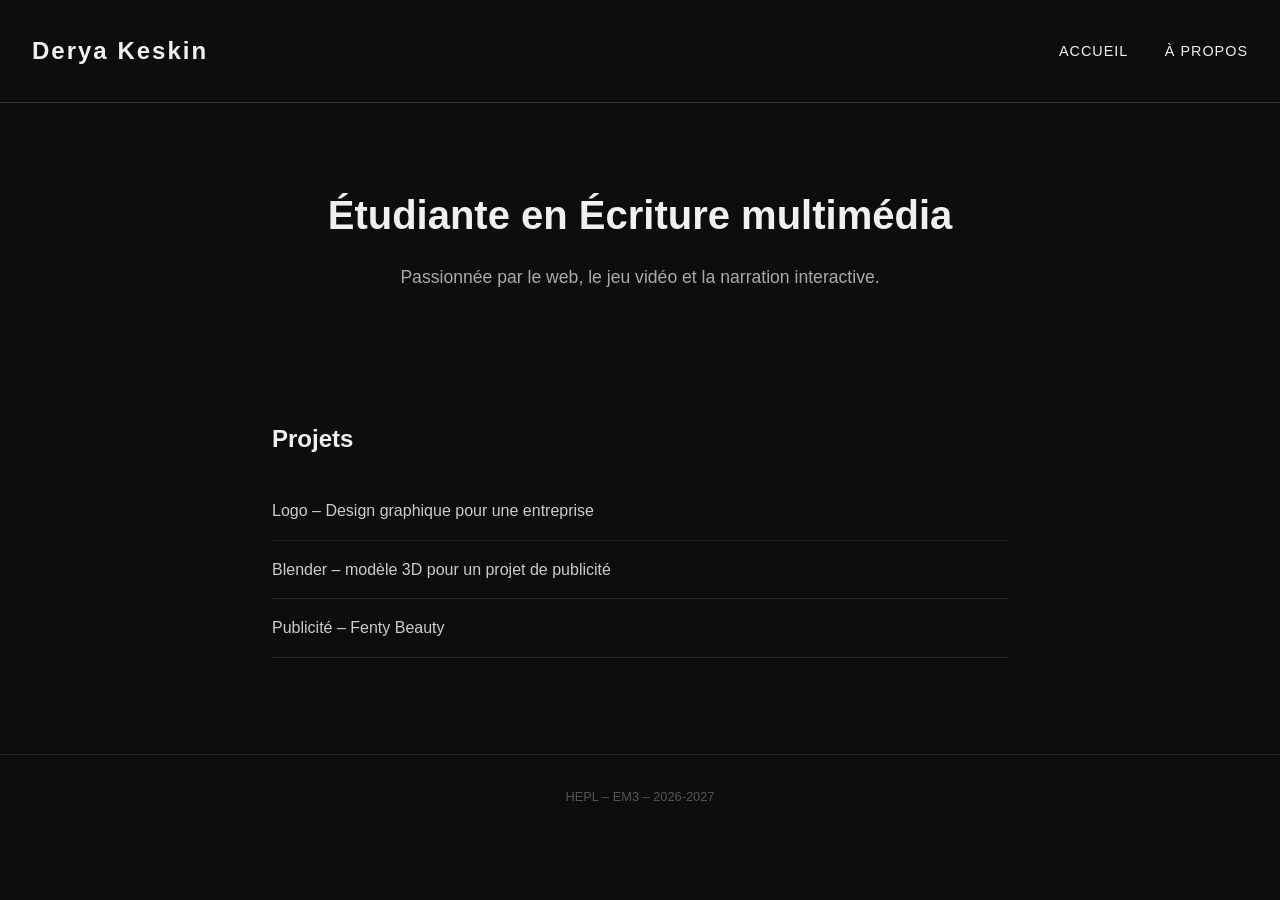
==== index.html @ dadad11c "Ajoute les fichiers HTML et CSS de base" ====
<!doctype html>
<html lang="fr">
  <head>
    <meta charset="UTF-8" />
    <meta name="viewport" content="width=device-width, initial-scale=1.0" />
    <title>Derya Keskin – Portfolio</title>
    <link rel="stylesheet" href="style.css" />
  </head>
  <body>
    <header>
      <h1>Derya Keskin</h1>
      <nav>
        <a href="index.html">Accueil</a>
        <a href="a-propos.html">À propos</a>
      </nav>
    </header>
    <main>
      <section class="hero">
        <h2>Étudiante en Écriture multimédia</h2>
        <p>Passionnée par le web, le jeu vidéo et la narration interactive.</p>
      </section>
      <section class="projets">
        <h2>Projets</h2>
        <ul>
          <li>Logo – Design graphique pour une entreprise</li>
          <li>Blender – modèle 3D pour un projet de publicité</li>
          <li>Publicité – Fenty Beauty</li>
        </ul>
      </section>
    </main>
    <footer>
      <p>HEPL – EM3 – 2026-2027</p>
    </footer>
  </body>
</html>
---- style.css ----
* {
  margin: 0;
  padding: 0;
  box-sizing: border-box;
}

body {
  background-color: #0d0d0d;
  color: #f0f0f0;
  font-family: "Segoe UI", sans-serif;
  line-height: 1.6;
}

header {
  display: flex;
  justify-content: space-between;
  align-items: center;
  padding: 2rem;
  border-bottom: 1px solid #333;
}

header h1 {
  font-size: 1.5rem;
  letter-spacing: 2px;
}

nav a {
  color: #f0f0f0;
  text-decoration: none;
  margin-left: 2rem;
  font-size: 0.9rem;
  text-transform: uppercase;
  letter-spacing: 1px;
}

nav a:hover {
  color: #fff;
  text-decoration: underline;
}

.hero {
  padding: 5rem 2rem;
  text-align: center;
}

.hero h2 {
  font-size: 2.5rem;
  margin-bottom: 1rem;
}

.hero p {
  color: #aaa;
  font-size: 1.1rem;
}

.projets {
  padding: 3rem 2rem;
  max-width: 800px;
  margin: 0 auto;
}

.projets h2 {
  margin-bottom: 1.5rem;
  font-size: 1.5rem;
}

.projets ul {
  list-style: none;
}

.projets li {
  padding: 1rem 0;
  border-bottom: 1px solid #222;
  color: #ccc;
}

footer {
  text-align: center;
  padding: 2rem;
  color: #555;
  font-size: 0.8rem;
  border-top: 1px solid #222;
  margin-top: 3rem;
}
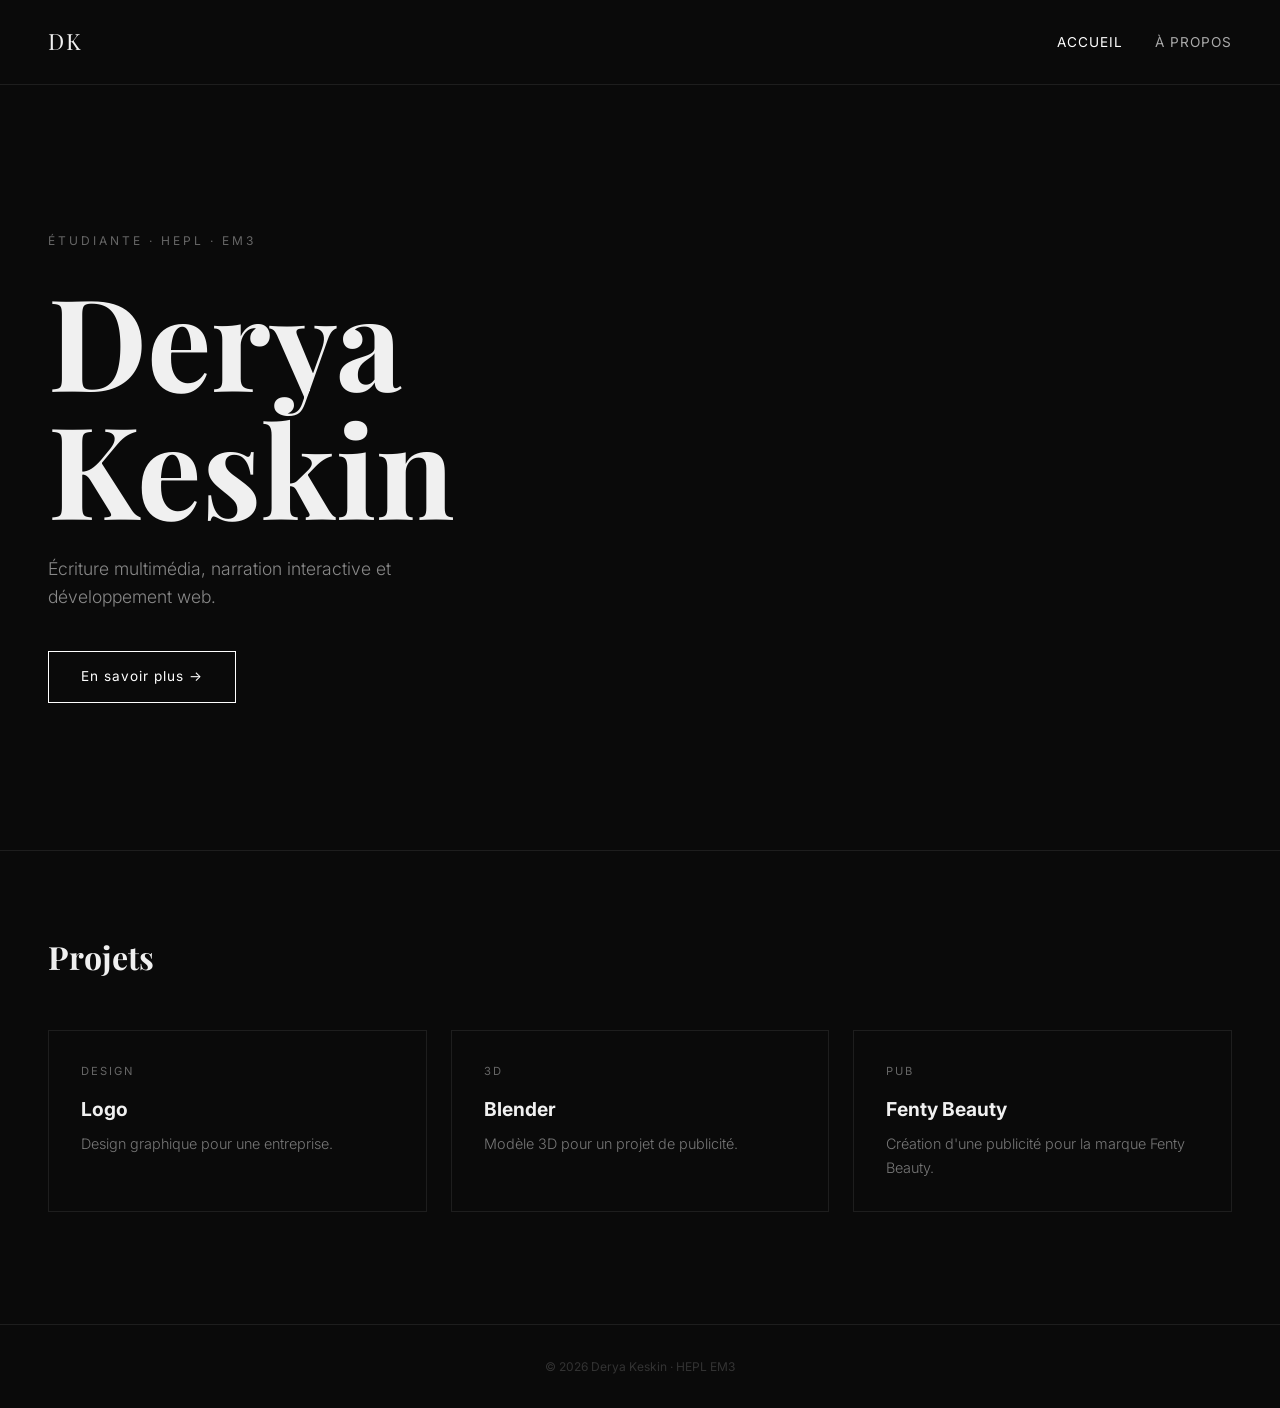
==== commit 0878ab1a: "Améliore le design : nouvelle typographie et mise en page" ====
--- a/index.html
+++ b/index.html
@@ -4,32 +4,56 @@
     <meta charset="UTF-8" />
     <meta name="viewport" content="width=device-width, initial-scale=1.0" />
     <title>Derya Keskin – Portfolio</title>
+    <link rel="preconnect" href="https://fonts.googleapis.com" />
+    <link
+      href="https://fonts.googleapis.com/css2?family=Inter:wght@300;400;600&family=Playfair+Display:wght@700&display=swap"
+      rel="stylesheet"
+    />
     <link rel="stylesheet" href="style.css" />
   </head>
   <body>
-    <header>
-      <h1>Derya Keskin</h1>
-      <nav>
-        <a href="index.html">Accueil</a>
-        <a href="a-propos.html">À propos</a>
-      </nav>
-    </header>
-    <main>
-      <section class="hero">
-        <h2>Étudiante en Écriture multimédia</h2>
-        <p>Passionnée par le web, le jeu vidéo et la narration interactive.</p>
-      </section>
-      <section class="projets">
-        <h2>Projets</h2>
-        <ul>
-          <li>Logo – Design graphique pour une entreprise</li>
-          <li>Blender – modèle 3D pour un projet de publicité</li>
-          <li>Publicité – Fenty Beauty</li>
-        </ul>
-      </section>
-    </main>
+    <nav>
+      <span class="logo">DK</span>
+      <ul>
+        <li><a href="index.html" class="active">Accueil</a></li>
+        <li><a href="a-propos.html">À propos</a></li>
+      </ul>
+    </nav>
+
+    <section class="hero">
+      <div class="hero-text">
+        <p class="tag">Étudiante · HEPL · EM3</p>
+        <h1>Derya<br />Keskin</h1>
+        <p class="subtitle">
+          Écriture multimédia, narration interactive et développement web.
+        </p>
+        <a href="a-propos.html" class="btn">En savoir plus →</a>
+      </div>
+    </section>
+
+    <section class="projets">
+      <h2>Projets</h2>
+      <div class="grid">
+        <div class="card">
+          <span class="card-tag">Design</span>
+          <h3>Logo</h3>
+          <p>Design graphique pour une entreprise.</p>
+        </div>
+        <div class="card">
+          <span class="card-tag">3D</span>
+          <h3>Blender</h3>
+          <p>Modèle 3D pour un projet de publicité.</p>
+        </div>
+        <div class="card">
+          <span class="card-tag">Pub</span>
+          <h3>Fenty Beauty</h3>
+          <p>Création d'une publicité pour la marque Fenty Beauty.</p>
+        </div>
+      </div>
+    </section>
+
     <footer>
-      <p>HEPL – EM3 – 2026-2027</p>
+      <p>© 2026 Derya Keskin · HEPL EM3</p>
     </footer>
   </body>
 </html>
--- a/style.css
+++ b/style.css
@@ -5,80 +5,209 @@
 }
 
 body {
-  background-color: #0d0d0d;
+  background-color: #0a0a0a;
   color: #f0f0f0;
-  font-family: "Segoe UI", sans-serif;
+  font-family: "Inter", sans-serif;
   line-height: 1.6;
 }
 
-header {
+/* NAV */
+nav {
   display: flex;
   justify-content: space-between;
   align-items: center;
-  padding: 2rem;
-  border-bottom: 1px solid #333;
-}
-
-header h1 {
-  font-size: 1.5rem;
+  padding: 1.5rem 3rem;
+  border-bottom: 1px solid #1e1e1e;
+  position: sticky;
+  top: 0;
+  background: #0a0a0a;
+  z-index: 10;
+}
+
+.logo {
+  font-family: "Playfair Display", serif;
+  font-size: 1.4rem;
   letter-spacing: 2px;
 }
 
+nav ul {
+  list-style: none;
+  display: flex;
+  gap: 2rem;
+}
+
 nav a {
-  color: #f0f0f0;
+  color: #aaa;
   text-decoration: none;
-  margin-left: 2rem;
-  font-size: 0.9rem;
+  font-size: 0.85rem;
   text-transform: uppercase;
   letter-spacing: 1px;
-}
-
-nav a:hover {
+  transition: color 0.2s;
+}
+
+nav a:hover,
+nav a.active {
   color: #fff;
-  text-decoration: underline;
-}
-
+}
+
+/* HERO */
 .hero {
-  padding: 5rem 2rem;
-  text-align: center;
-}
-
-.hero h2 {
-  font-size: 2.5rem;
-  margin-bottom: 1rem;
-}
-
-.hero p {
+  min-height: 85vh;
+  display: flex;
+  align-items: center;
+  padding: 4rem 3rem;
+}
+
+.tag {
+  font-size: 0.75rem;
+  text-transform: uppercase;
+  letter-spacing: 3px;
+  color: #666;
+  margin-bottom: 1.5rem;
+}
+
+.hero h1 {
+  font-family: "Playfair Display", serif;
+  font-size: clamp(4rem, 10vw, 8rem);
+  line-height: 1;
+  margin-bottom: 1.5rem;
+}
+
+.subtitle {
+  color: #888;
+  font-size: 1.1rem;
+  max-width: 450px;
+  margin-bottom: 2.5rem;
+  font-weight: 300;
+}
+
+.btn {
+  display: inline-block;
+  padding: 0.9rem 2rem;
+  border: 1px solid #fff;
+  color: #fff;
+  text-decoration: none;
+  font-size: 0.85rem;
+  letter-spacing: 1px;
+  transition:
+    background 0.2s,
+    color 0.2s;
+}
+
+.btn:hover {
+  background: #fff;
+  color: #0a0a0a;
+}
+
+/* PROJETS */
+.projets {
+  padding: 5rem 3rem;
+  border-top: 1px solid #1e1e1e;
+}
+
+.projets h2 {
+  font-family: "Playfair Display", serif;
+  font-size: 2rem;
+  margin-bottom: 3rem;
+}
+
+.grid {
+  display: grid;
+  grid-template-columns: repeat(auto-fit, minmax(260px, 1fr));
+  gap: 1.5rem;
+}
+
+.card {
+  border: 1px solid #1e1e1e;
+  padding: 2rem;
+  transition:
+    border-color 0.2s,
+    transform 0.2s;
+}
+
+.card:hover {
+  border-color: #444;
+  transform: translateY(-4px);
+}
+
+.card-tag {
+  font-size: 0.7rem;
+  text-transform: uppercase;
+  letter-spacing: 2px;
+  color: #666;
+  display: block;
+  margin-bottom: 0.8rem;
+}
+
+.card h3 {
+  font-size: 1.2rem;
+  margin-bottom: 0.5rem;
+}
+
+.card p {
+  color: #777;
+  font-size: 0.9rem;
+  font-weight: 300;
+}
+
+/* À PROPOS */
+.apropos {
+  padding: 5rem 3rem;
+  max-width: 900px;
+}
+
+.apropos h1 {
+  font-family: "Playfair Display", serif;
+  font-size: clamp(2.5rem, 6vw, 5rem);
+  margin-bottom: 2rem;
+  line-height: 1.1;
+}
+
+.apropos .intro {
   color: #aaa;
   font-size: 1.1rem;
-}
-
-.projets {
-  padding: 3rem 2rem;
-  max-width: 800px;
-  margin: 0 auto;
-}
-
-.projets h2 {
-  margin-bottom: 1.5rem;
-  font-size: 1.5rem;
-}
-
-.projets ul {
-  list-style: none;
-}
-
-.projets li {
-  padding: 1rem 0;
-  border-bottom: 1px solid #222;
-  color: #ccc;
-}
-
+  font-weight: 300;
+  max-width: 600px;
+  margin-bottom: 4rem;
+  line-height: 1.8;
+}
+
+.competences {
+  padding: 3rem;
+  border-top: 1px solid #1e1e1e;
+}
+
+.competences h2 {
+  font-family: "Playfair Display", serif;
+  font-size: 1.8rem;
+  margin-bottom: 2rem;
+}
+
+.competences-grid {
+  display: grid;
+  grid-template-columns: repeat(auto-fit, minmax(200px, 1fr));
+  gap: 1rem;
+}
+
+.comp-item {
+  border: 1px solid #1e1e1e;
+  padding: 1.5rem;
+  font-size: 0.9rem;
+  color: #aaa;
+  font-weight: 300;
+  transition: border-color 0.2s;
+}
+
+.comp-item:hover {
+  border-color: #444;
+}
+
+/* FOOTER */
 footer {
   text-align: center;
   padding: 2rem;
-  color: #555;
-  font-size: 0.8rem;
-  border-top: 1px solid #222;
-  margin-top: 3rem;
-}
+  color: #333;
+  font-size: 0.75rem;
+  border-top: 1px solid #1e1e1e;
+  margin-top: 2rem;
+}
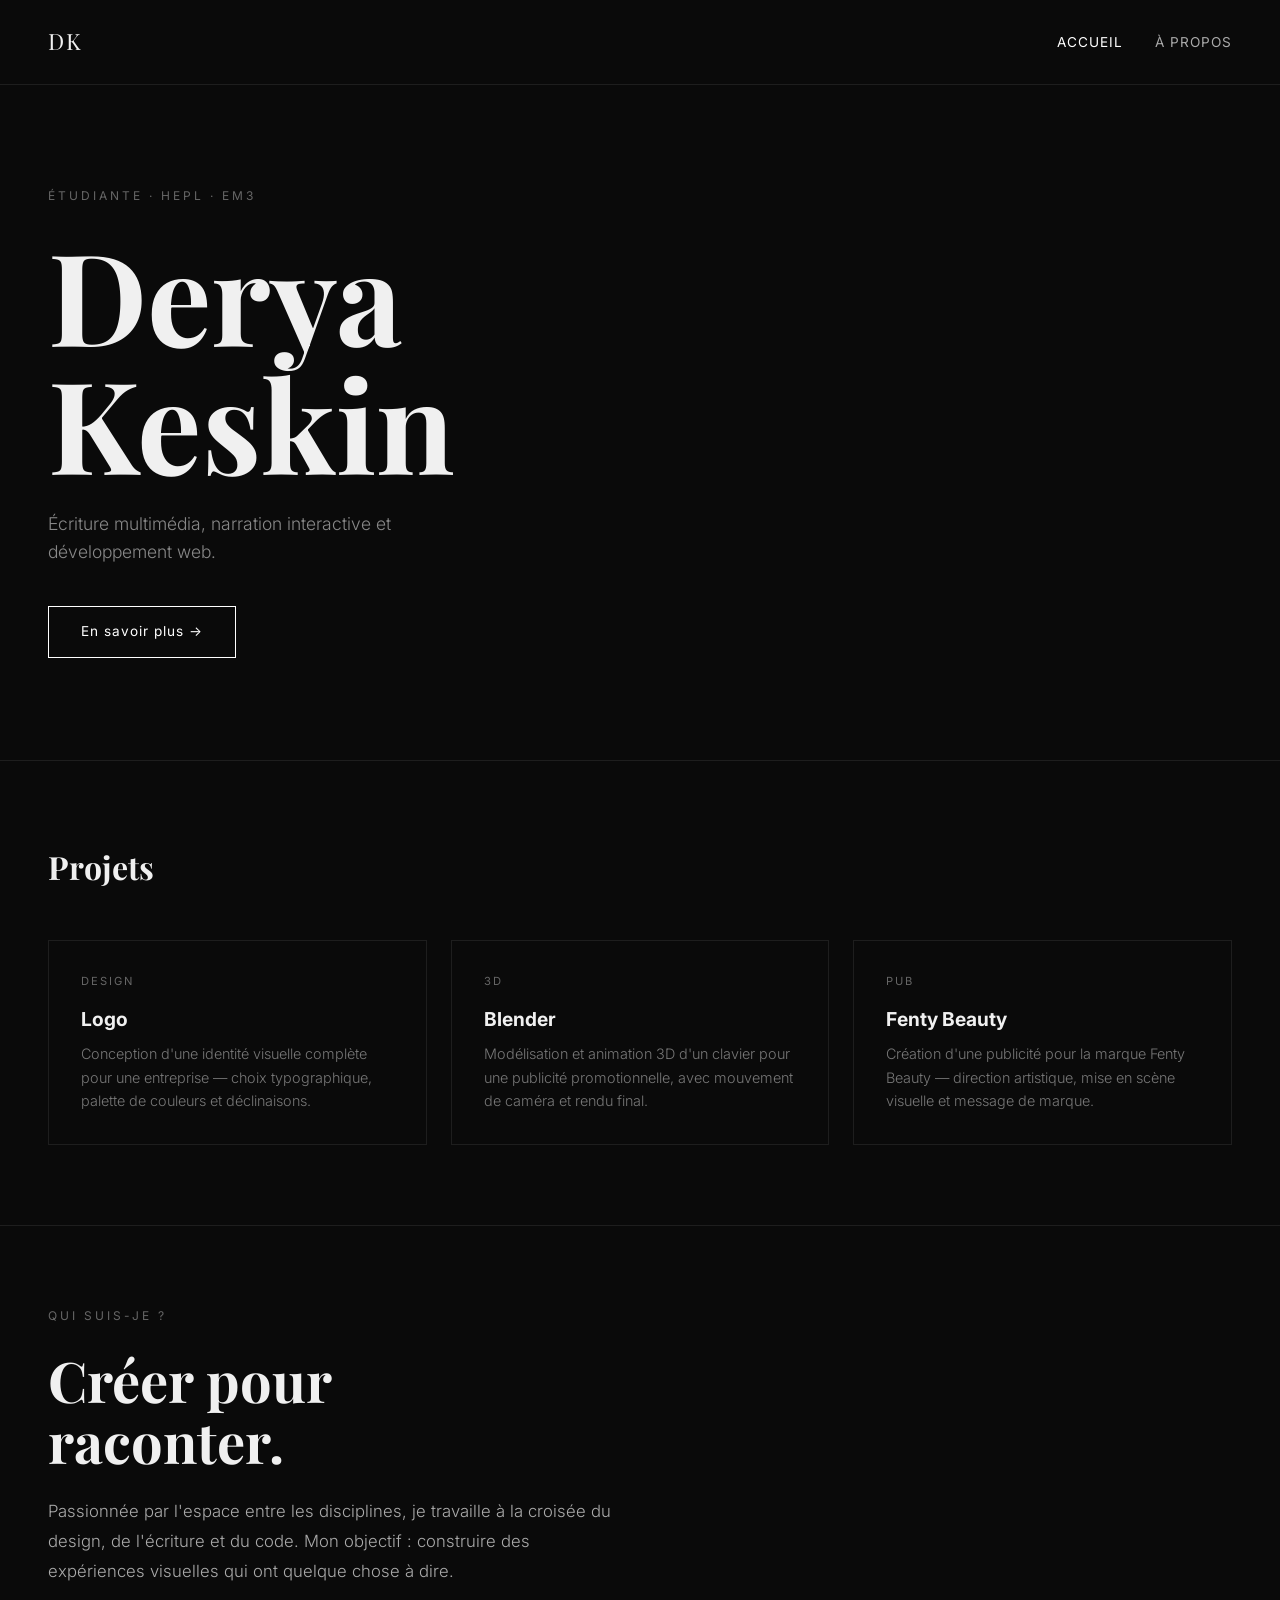
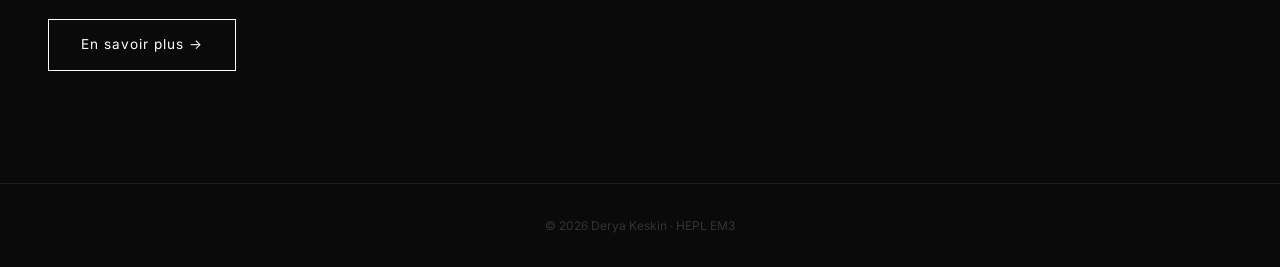
==== commit 1d66b10a: "Peaufine le CSS et nettoie les styles inline" ====
--- a/index.html
+++ b/index.html
@@ -37,19 +37,41 @@
         <div class="card">
           <span class="card-tag">Design</span>
           <h3>Logo</h3>
-          <p>Design graphique pour une entreprise.</p>
+          <p>
+            Conception d'une identité visuelle complète pour une entreprise —
+            choix typographique, palette de couleurs et déclinaisons.
+          </p>
         </div>
         <div class="card">
           <span class="card-tag">3D</span>
           <h3>Blender</h3>
-          <p>Modèle 3D pour un projet de publicité.</p>
+          <p>
+            Modélisation et animation 3D d'un clavier pour une publicité
+            promotionnelle, avec mouvement de caméra et rendu final.
+          </p>
         </div>
         <div class="card">
           <span class="card-tag">Pub</span>
           <h3>Fenty Beauty</h3>
-          <p>Création d'une publicité pour la marque Fenty Beauty.</p>
+          <p>
+            Création d'une publicité pour la marque Fenty Beauty — direction
+            artistique, mise en scène visuelle et message de marque.
+          </p>
         </div>
       </div>
+    </section>
+
+    <section class="apropos">
+      <p class="tag">Qui suis-je ?</p>
+      <h1 style="font-size: clamp(2rem, 5vw, 3.5rem)">
+        Créer pour<br />raconter.
+      </h1>
+      <p class="intro" style="margin-bottom: 2rem">
+        Passionnée par l'espace entre les disciplines, je travaille à la croisée
+        du design, de l'écriture et du code. Mon objectif : construire des
+        expériences visuelles qui ont quelque chose à dire.
+      </p>
+      <a href="a-propos.html" class="btn">En savoir plus →</a>
     </section>
 
     <footer>
--- a/style.css
+++ b/style.css
@@ -52,7 +52,7 @@
 
 /* HERO */
 .hero {
-  min-height: 85vh;
+  min-height: 75vh;
   display: flex;
   align-items: center;
   padding: 4rem 3rem;
@@ -150,30 +150,31 @@
   font-weight: 300;
 }
 
-/* À PROPOS */
+/* SECTION GÉNÉRIQUE (accueil + à propos) */
 .apropos {
   padding: 5rem 3rem;
-  max-width: 900px;
+  border-top: 1px solid #1e1e1e;
 }
 
 .apropos h1 {
   font-family: "Playfair Display", serif;
   font-size: clamp(2.5rem, 6vw, 5rem);
-  margin-bottom: 2rem;
+  margin-bottom: 1.5rem;
   line-height: 1.1;
 }
 
 .apropos .intro {
   color: #aaa;
-  font-size: 1.1rem;
-  font-weight: 300;
-  max-width: 600px;
-  margin-bottom: 4rem;
+  font-size: 1.05rem;
+  font-weight: 300;
+  max-width: 580px;
+  margin-bottom: 2.5rem;
   line-height: 1.8;
 }
 
+/* COMPÉTENCES */
 .competences {
-  padding: 3rem;
+  padding: 4rem 3rem;
   border-top: 1px solid #1e1e1e;
 }
 
@@ -185,17 +186,25 @@
 
 .competences-grid {
   display: grid;
-  grid-template-columns: repeat(auto-fit, minmax(200px, 1fr));
+  grid-template-columns: repeat(auto-fit, minmax(220px, 1fr));
   gap: 1rem;
 }
 
 .comp-item {
   border: 1px solid #1e1e1e;
-  padding: 1.5rem;
+  padding: 1.5rem 1.8rem;
   font-size: 0.9rem;
   color: #aaa;
   font-weight: 300;
+  line-height: 1.6;
   transition: border-color 0.2s;
+}
+
+.comp-item strong {
+  display: block;
+  color: #f0f0f0;
+  font-weight: 600;
+  margin-bottom: 0.3rem;
 }
 
 .comp-item:hover {
